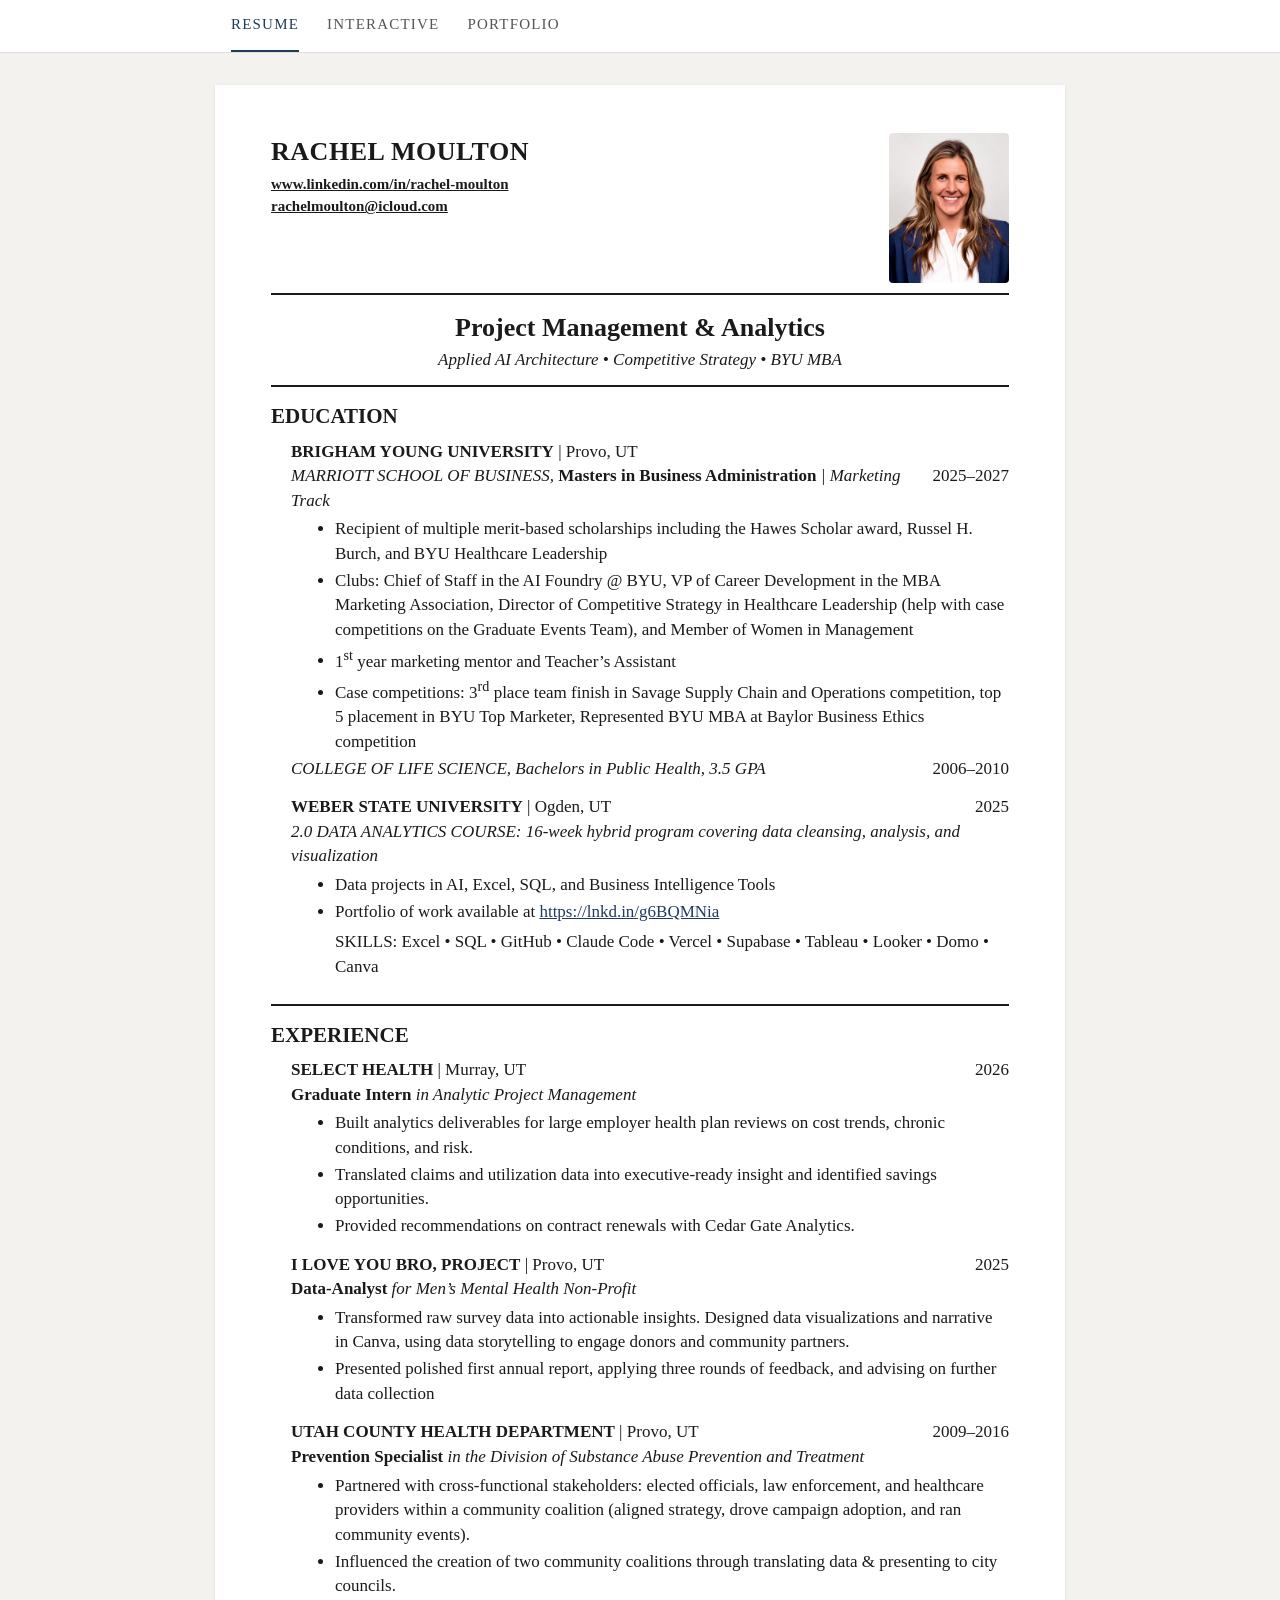
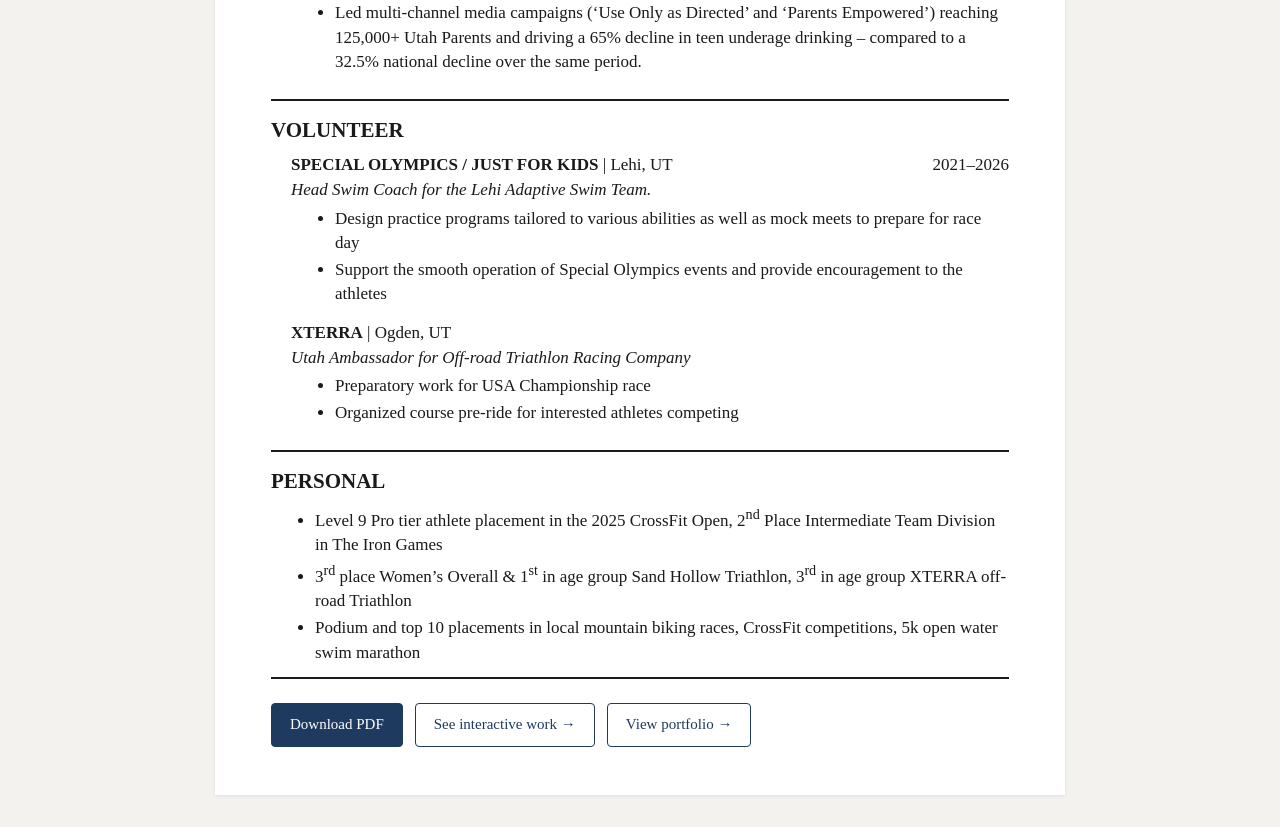
==== index.html @ 1bff8ffd "Build resume page, shared styles, and placeholder pages Co-Authored-By: Claude Opus 5.5 <noreply@ant" ====
<!doctype html>
<html lang="en">
<head>
  <meta charset="utf-8">
  <meta name="viewport" content="width=device-width, initial-scale=1">
  <title>Rachel Moulton — Resume</title>
  <meta name="description" content="Rachel Moulton — Project Management & Analytics, Applied AI Architecture, Competitive Strategy. BYU MBA.">
  <link rel="stylesheet" href="styles.css">
</head>
<body>

  <nav class="site-nav" aria-label="Main">
    <ul>
      <li><a href="index.html" aria-current="page">Resume</a></li>
      <li><a href="interactive.html">Interactive</a></li>
      <li><a href="portfolio.html">Portfolio</a></li>
    </ul>
  </nav>

  <main class="page">

    <header class="resume-header">
      <div>
        <h1>RACHEL MOULTON</h1>
        <ul class="contact">
          <li><a href="https://www.linkedin.com/in/rachel-moulton">www.linkedin.com/in/rachel-moulton</a></li>
          <li><a href="mailto:rachelmoulton@icloud.com">rachelmoulton@icloud.com</a></li>
        </ul>
      </div>
      <img class="headshot" src="assets/headshot.jpg" alt="Headshot of Rachel Moulton">
    </header>

    <div class="headline">
      <h2>Project Management &amp; Analytics</h2>
      <p>Applied AI Architecture • Competitive Strategy • BYU MBA</p>
    </div>

    <!-- ===== EDUCATION ===== -->
    <section class="resume-section">
      <h2>Education</h2>

      <div class="entry">
        <div class="entry-row">
          <span><span class="org">Brigham Young University</span> | Provo, UT</span>
        </div>
        <div class="entry-row">
          <span class="role">MARRIOTT SCHOOL OF BUSINESS, <strong>Masters in Business Administration</strong> | Marketing Track</span>
          <span class="date">2025–2027</span>
        </div>
        <ul>
          <li>Recipient of multiple merit-based scholarships including the Hawes Scholar award, Russel H. Burch, and BYU Healthcare Leadership</li>
          <li>Clubs: Chief of Staff in the AI Foundry @ BYU, VP of Career Development in the MBA Marketing Association, Director of Competitive Strategy in Healthcare Leadership (help with case competitions on the Graduate Events Team), and Member of Women in Management</li>
          <li>1<sup>st</sup> year marketing mentor and Teacher’s Assistant</li>
          <li>Case competitions: 3<sup>rd</sup> place team finish in Savage Supply Chain and Operations competition, top 5 placement in BYU Top Marketer, Represented BYU MBA at Baylor Business Ethics competition</li>
        </ul>
        <div class="entry-row">
          <span class="role">COLLEGE OF LIFE SCIENCE, Bachelors in Public Health, 3.5 GPA</span>
          <span class="date">2006–2010</span>
        </div>
      </div>

      <div class="entry">
        <div class="entry-row">
          <span><span class="org">Weber State University</span> | Ogden, UT</span>
          <span class="date">2025</span>
        </div>
        <div class="role">2.0 DATA ANALYTICS COURSE: 16-week hybrid program covering data cleansing, analysis, and visualization</div>
        <ul>
          <li>Data projects in AI, Excel, SQL, and Business Intelligence Tools</li>
          <li>Portfolio of work available at <a href="https://lnkd.in/g6BQMNia">https://lnkd.in/g6BQMNia</a></li>
        </ul>
        <p class="skills">SKILLS: Excel • SQL • GitHub • Claude Code • Vercel • Supabase • Tableau • Looker • Domo • Canva</p>
      </div>
    </section>

    <!-- ===== EXPERIENCE ===== -->
    <section class="resume-section">
      <h2>Experience</h2>

      <div class="entry">
        <div class="entry-row">
          <span><span class="org">Select Health</span> | Murray, UT</span>
          <span class="date">2026</span>
        </div>
        <div class="role"><strong>Graduate Intern</strong> in Analytic Project Management</div>
        <ul>
          <li>Built analytics deliverables for large employer health plan reviews on cost trends, chronic conditions, and risk.</li>
          <li>Translated claims and utilization data into executive-ready insight and identified savings opportunities.</li>
          <li>Provided recommendations on contract renewals with Cedar Gate Analytics.</li>
        </ul>
      </div>

      <div class="entry">
        <div class="entry-row">
          <span><span class="org">I Love You Bro, Project</span> | Provo, UT</span>
          <span class="date">2025</span>
        </div>
        <div class="role"><strong>Data-Analyst</strong> for Men’s Mental Health Non-Profit</div>
        <ul>
          <li>Transformed raw survey data into actionable insights. Designed data visualizations and narrative in Canva, using data storytelling to engage donors and community partners.</li>
          <li>Presented polished first annual report, applying three rounds of feedback, and advising on further data collection</li>
        </ul>
      </div>

      <div class="entry">
        <div class="entry-row">
          <span><span class="org">Utah County Health Department</span> | Provo, UT</span>
          <span class="date">2009–2016</span>
        </div>
        <div class="role"><strong>Prevention Specialist</strong> in the Division of Substance Abuse Prevention and Treatment</div>
        <ul>
          <li>Partnered with cross-functional stakeholders: elected officials, law enforcement, and healthcare providers within a community coalition (aligned strategy, drove campaign adoption, and ran community events).</li>
          <li>Influenced the creation of two community coalitions through translating data &amp; presenting to city councils.</li>
          <li>Led multi-channel media campaigns (‘Use Only as Directed’ and ‘Parents Empowered’) reaching 125,000+ Utah Parents and driving a 65% decline in teen underage drinking – compared to a 32.5% national decline over the same period.</li>
        </ul>
      </div>
    </section>

    <!-- ===== VOLUNTEER ===== -->
    <section class="resume-section">
      <h2>Volunteer</h2>

      <div class="entry">
        <div class="entry-row">
          <span><span class="org">Special Olympics / Just for Kids</span> | Lehi, UT</span>
          <span class="date">2021–2026</span>
        </div>
        <div class="role">Head Swim Coach for the Lehi Adaptive Swim Team.</div>
        <ul>
          <li>Design practice programs tailored to various abilities as well as mock meets to prepare for race day</li>
          <li>Support the smooth operation of Special Olympics events and provide encouragement to the athletes</li>
        </ul>
      </div>

      <div class="entry">
        <div class="entry-row">
          <span><span class="org">XTERRA</span> | Ogden, UT</span>
        </div>
        <div class="role">Utah Ambassador for Off-road Triathlon Racing Company</div>
        <ul>
          <li>Preparatory work for USA Championship race</li>
          <li>Organized course pre-ride for interested athletes competing</li>
        </ul>
      </div>
    </section>

    <!-- ===== PERSONAL ===== -->
    <section class="resume-section">
      <h2>Personal</h2>
      <ul>
        <li>Level 9 Pro tier athlete placement in the 2025 CrossFit Open, 2<sup>nd</sup> Place Intermediate Team Division in The Iron Games</li>
        <li>3<sup>rd</sup> place Women’s Overall &amp; 1<sup>st</sup> in age group Sand Hollow Triathlon, 3<sup>rd</sup> in age group XTERRA off-road Triathlon</li>
        <li>Podium and top 10 placements in local mountain biking races, CrossFit competitions, 5k open water swim marathon</li>
      </ul>
    </section>

    <div class="resume-actions">
      <a class="button primary" href="assets/resume.pdf" download>Download PDF</a>
      <a class="button" href="interactive.html">See interactive work →</a>
      <a class="button" href="portfolio.html">View portfolio →</a>
    </div>

  </main>

</body>
</html>
---- styles.css ----
/* Shared styles for every page. The look mirrors Rachel's printed resume:
   serif type, ALL-CAPS section headings with a rule, dates on the right. */

:root {
  --ink: #1a1a1a;
  --muted: #555;
  --rule: #1a1a1a;
  --accent: #1f3a5f;   /* navy, used for links and the nav */
  --paper: #ffffff;
  --page-bg: #f3f2ef;
}

* { box-sizing: border-box; }

body {
  margin: 0;
  background: var(--page-bg);
  color: var(--ink);
  font-family: "Times New Roman", Times, Georgia, serif;
  font-size: 17px;
  line-height: 1.45;
}

a { color: var(--accent); }

/* ---------- Top navigation ---------- */
.site-nav {
  background: var(--paper);
  border-bottom: 1px solid #ddd;
}
.site-nav ul {
  list-style: none;
  margin: 0 auto;
  padding: 0 16px;
  max-width: 850px;
  display: flex;
  gap: 28px;
}
.site-nav a {
  display: block;
  padding: 14px 0;
  color: var(--muted);
  text-decoration: none;
  font-size: 15px;
  letter-spacing: 0.08em;
  text-transform: uppercase;
  border-bottom: 2px solid transparent;
}
.site-nav a:hover { color: var(--accent); }
.site-nav a[aria-current="page"] {
  color: var(--accent);
  border-bottom-color: var(--accent);
}

/* ---------- The "sheet of paper" ---------- */
.page {
  max-width: 850px;
  margin: 32px auto;
  padding: 48px 56px;
  background: var(--paper);
  box-shadow: 0 1px 4px rgba(0, 0, 0, 0.08);
}

/* ---------- Resume header ---------- */
.resume-header {
  display: flex;
  justify-content: space-between;
  align-items: flex-start;
  gap: 24px;
  padding-bottom: 10px;
  border-bottom: 2px solid var(--rule);
}
.resume-header h1 {
  margin: 0 0 4px;
  font-size: 26px;
  letter-spacing: 0.02em;
}
.contact { margin: 0; padding: 0; list-style: none; font-weight: bold; font-size: 15px; }
.contact a { color: var(--ink); }
.headshot {
  width: 120px;
  height: 150px;
  object-fit: cover;
  border-radius: 4px;
  flex-shrink: 0;
}

.headline { text-align: center; padding: 14px 0 12px; border-bottom: 2px solid var(--rule); }
.headline h2 { margin: 0; font-size: 26px; }
.headline p { margin: 2px 0 0; font-style: italic; }

/* ---------- Sections ---------- */
.resume-section { padding: 14px 0 10px; border-bottom: 2px solid var(--rule); }
.resume-section > h2 {
  margin: 0 0 8px;
  font-size: 21px;
  text-transform: uppercase;
}

.entry { margin: 0 0 14px 20px; }
.entry-row {
  display: flex;
  justify-content: space-between;
  align-items: baseline;
  gap: 16px;
}
.entry-row .date { white-space: nowrap; }
.org { font-weight: bold; text-transform: uppercase; }
.role { font-style: italic; }
.role strong { font-style: normal; }

.entry ul, .resume-section > ul { margin: 4px 0 0; padding-left: 44px; }
.entry li, .resume-section > ul li { margin-bottom: 2px; }

.skills { margin: 6px 0 0 44px; }

/* ---------- Actions under the resume ---------- */
.resume-actions {
  display: flex;
  flex-wrap: wrap;
  gap: 12px;
  margin-top: 24px;
}
.button {
  display: inline-block;
  padding: 10px 18px;
  border: 1px solid var(--accent);
  border-radius: 4px;
  color: var(--accent);
  text-decoration: none;
  font-size: 15px;
}
.button.primary { background: var(--accent); color: #fff; }
.button:hover { opacity: 0.85; }

/* ---------- Placeholder pages ---------- */
.coming-soon { color: var(--muted); }

/* ---------- Phones ---------- */
@media (max-width: 640px) {
  body { font-size: 16px; }
  .page { margin: 0; padding: 24px 16px; box-shadow: none; }
  .site-nav ul { gap: 18px; }
  .resume-header { flex-direction: column-reverse; align-items: center; text-align: center; }
  .headshot { width: 110px; height: 138px; }
  .entry { margin-left: 0; }
  .entry-row { flex-direction: column; gap: 0; }
  .entry ul, .resume-section > ul { padding-left: 22px; }
  .skills { margin-left: 0; }
}

/* ---------- Printing ---------- */
@media print {
  body { background: #fff; font-size: 12pt; }
  .site-nav, .resume-actions { display: none; }
  .page { margin: 0; padding: 0; box-shadow: none; max-width: none; }
  a { color: var(--ink); text-decoration: none; }
}
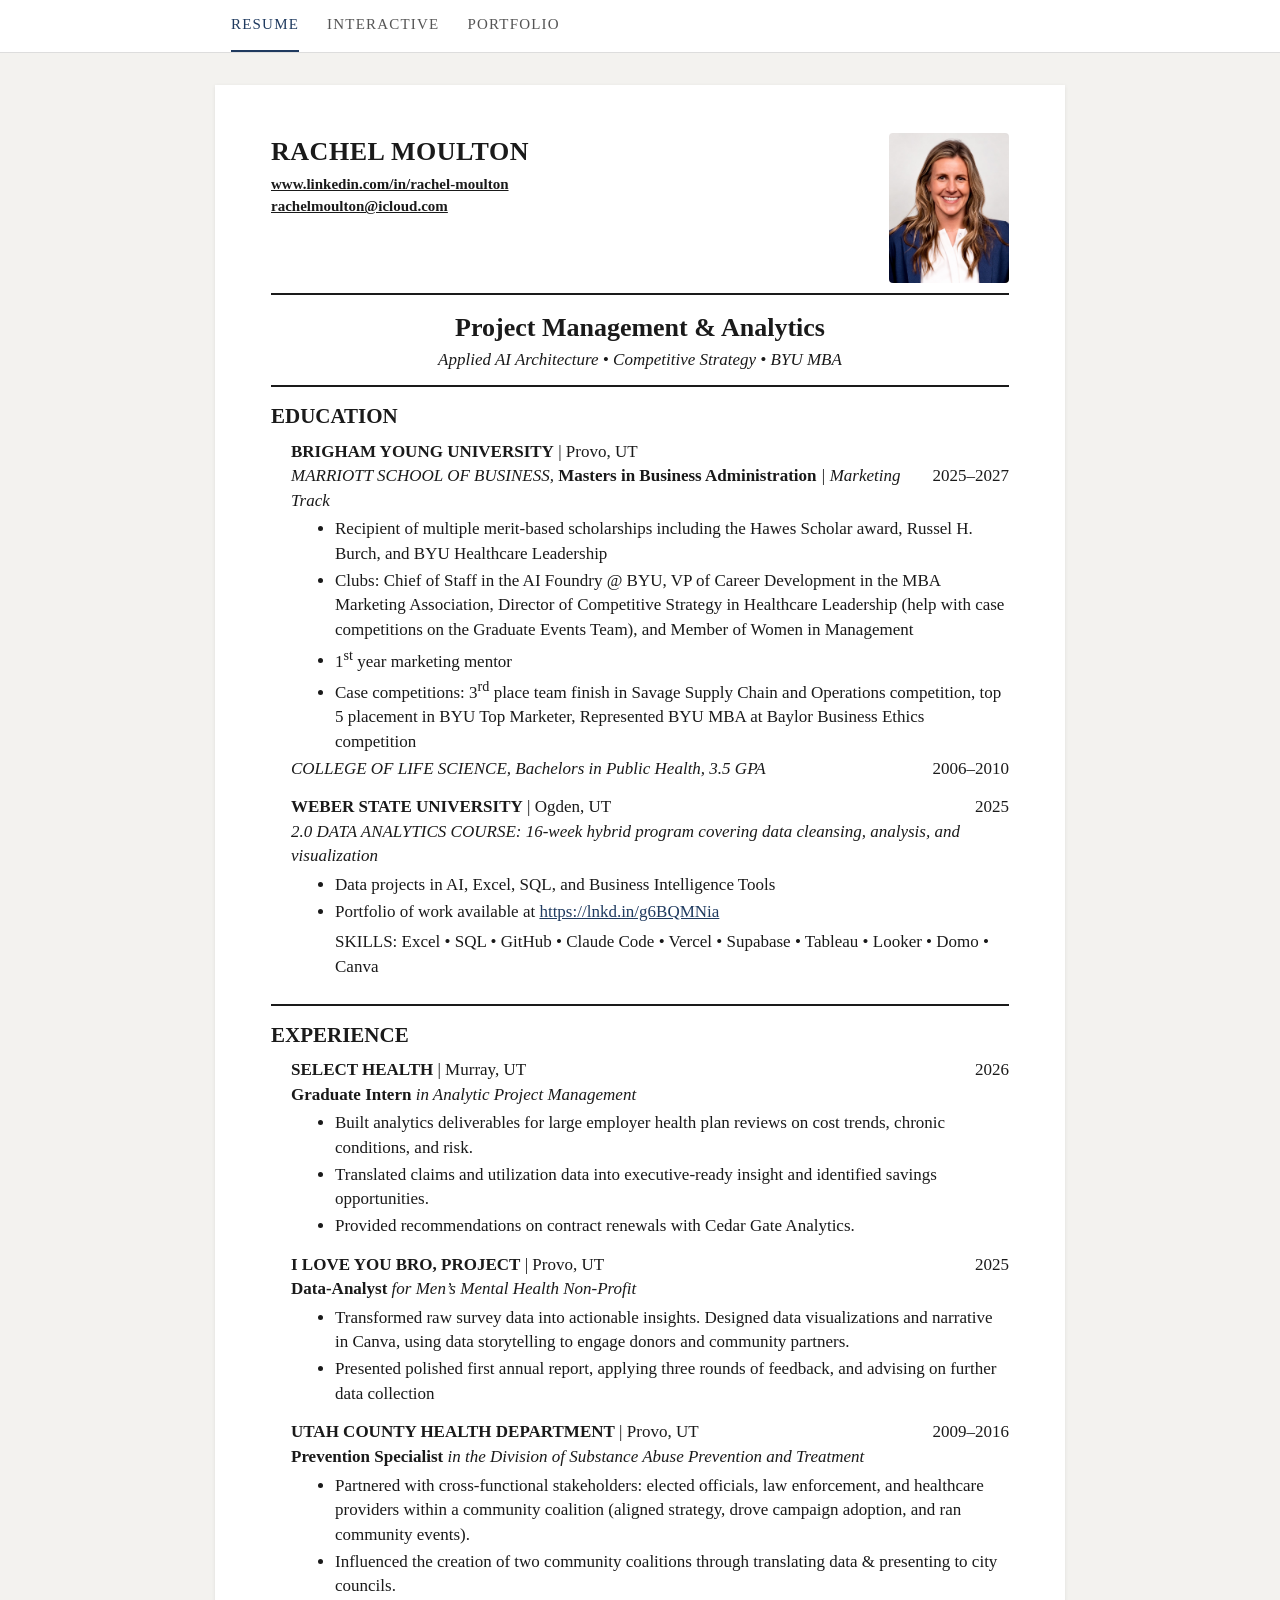
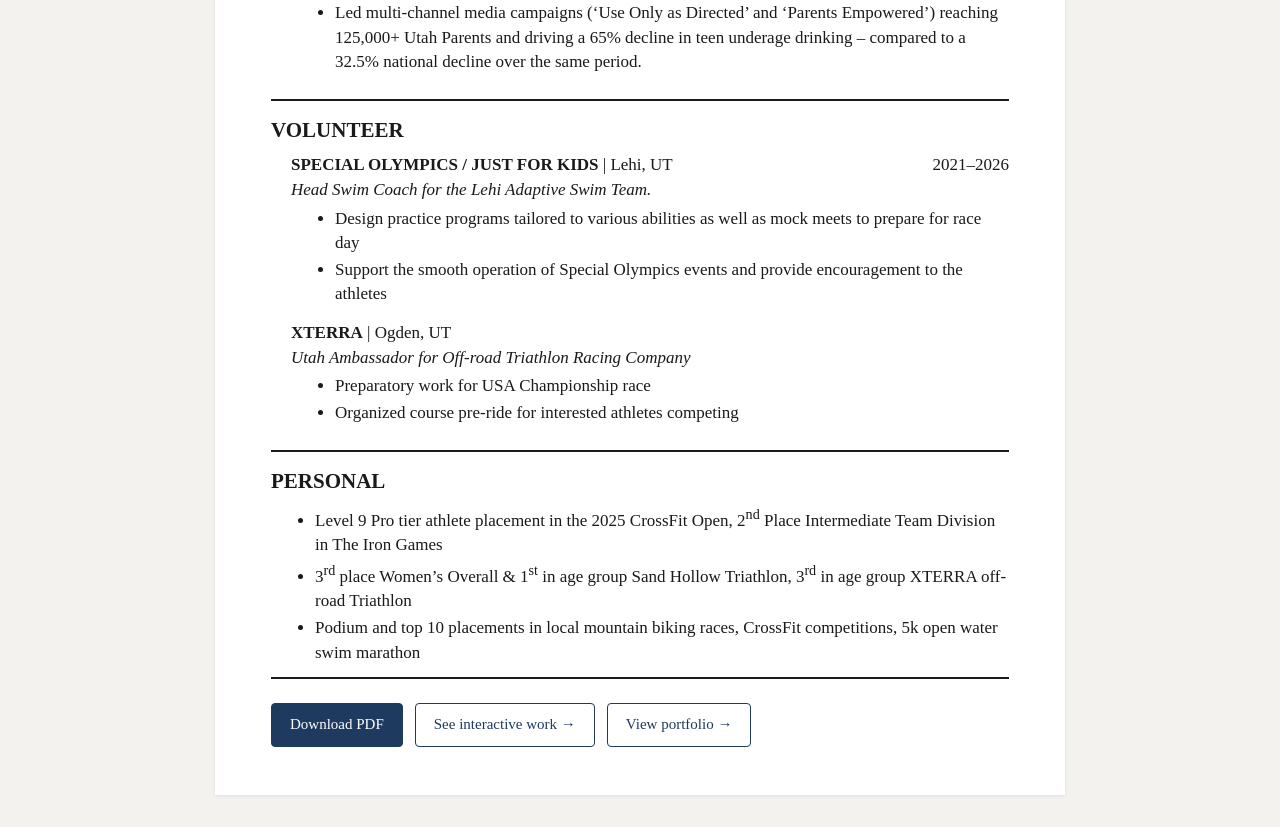
==== commit 0b84d5bb: "Remove Teacher's Assistant line from resume page Co-Authored-By: Claude Opus 5.5 <noreply@anthropic." ====
--- a/index.html
+++ b/index.html
@@ -50,7 +50,7 @@
         <ul>
           <li>Recipient of multiple merit-based scholarships including the Hawes Scholar award, Russel H. Burch, and BYU Healthcare Leadership</li>
           <li>Clubs: Chief of Staff in the AI Foundry @ BYU, VP of Career Development in the MBA Marketing Association, Director of Competitive Strategy in Healthcare Leadership (help with case competitions on the Graduate Events Team), and Member of Women in Management</li>
-          <li>1<sup>st</sup> year marketing mentor and Teacher’s Assistant</li>
+          <li>1<sup>st</sup> year marketing mentor</li>
           <li>Case competitions: 3<sup>rd</sup> place team finish in Savage Supply Chain and Operations competition, top 5 placement in BYU Top Marketer, Represented BYU MBA at Baylor Business Ethics competition</li>
         </ul>
         <div class="entry-row">
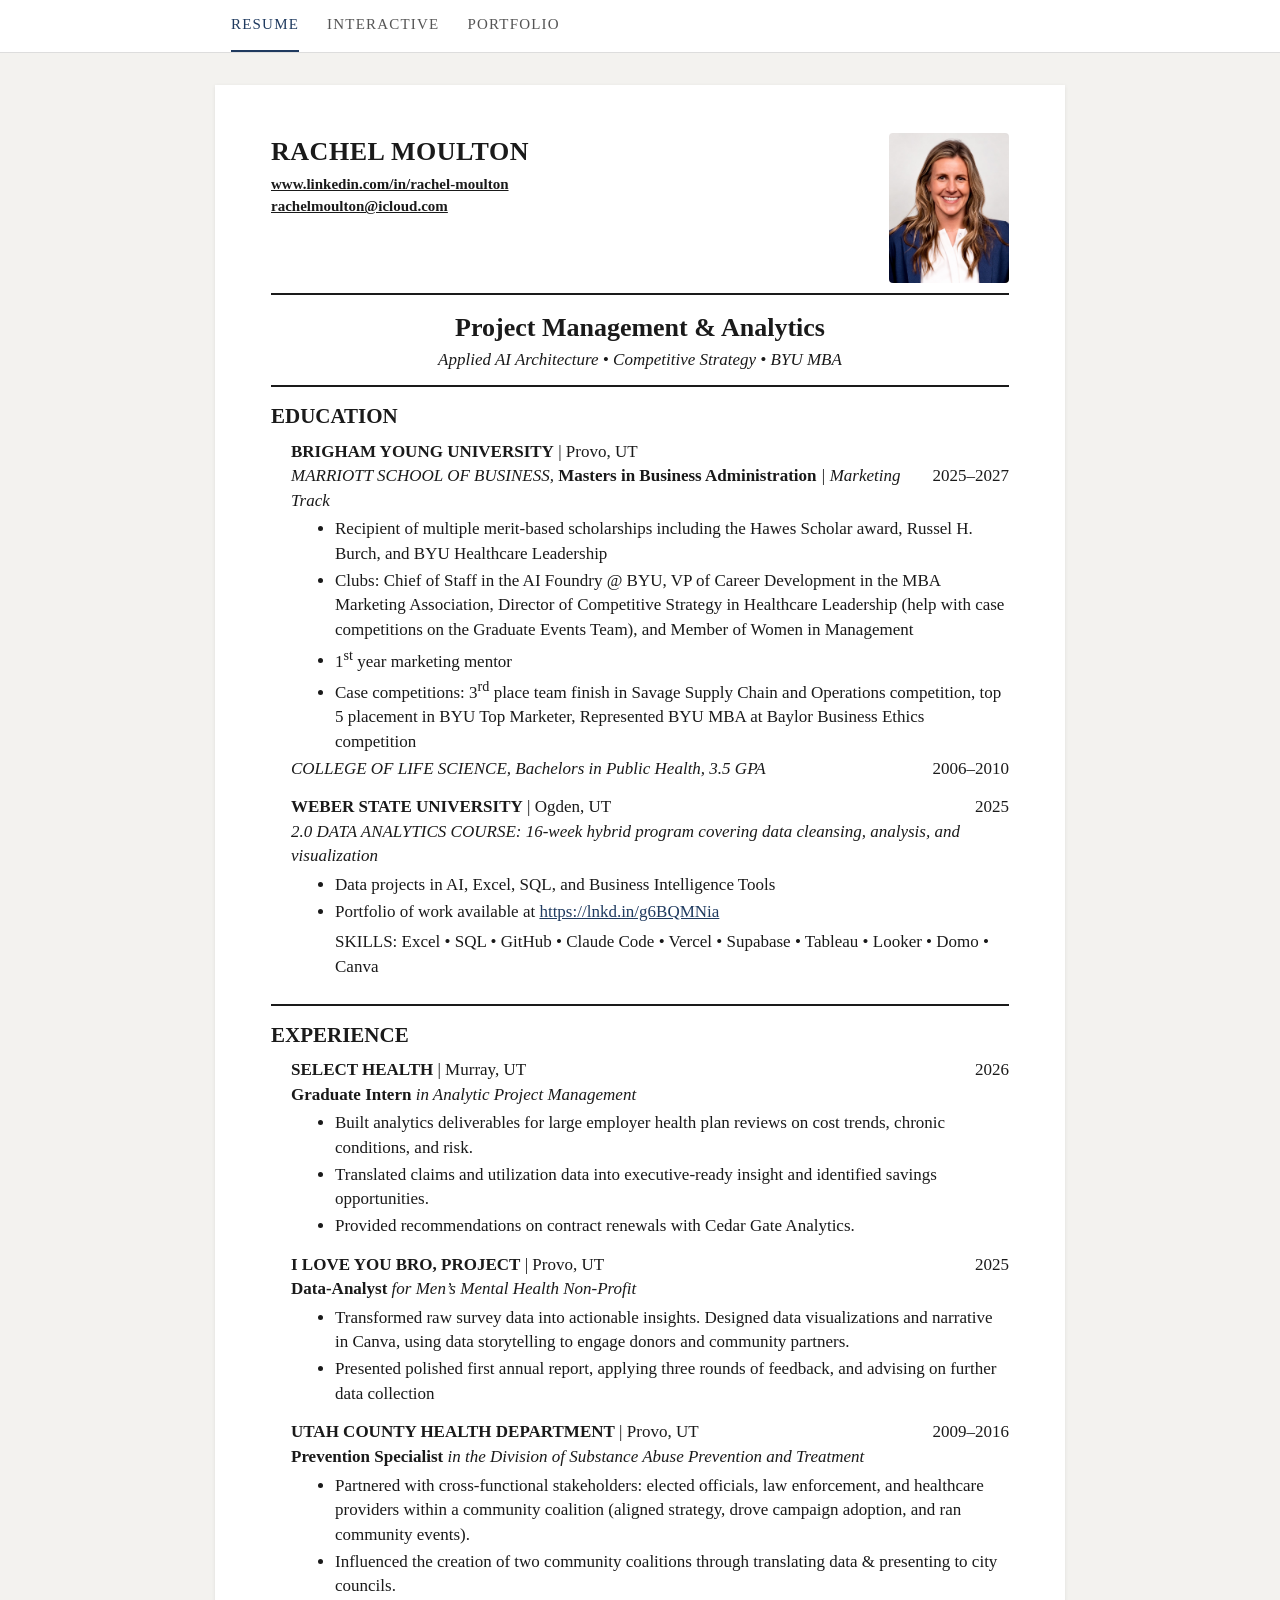
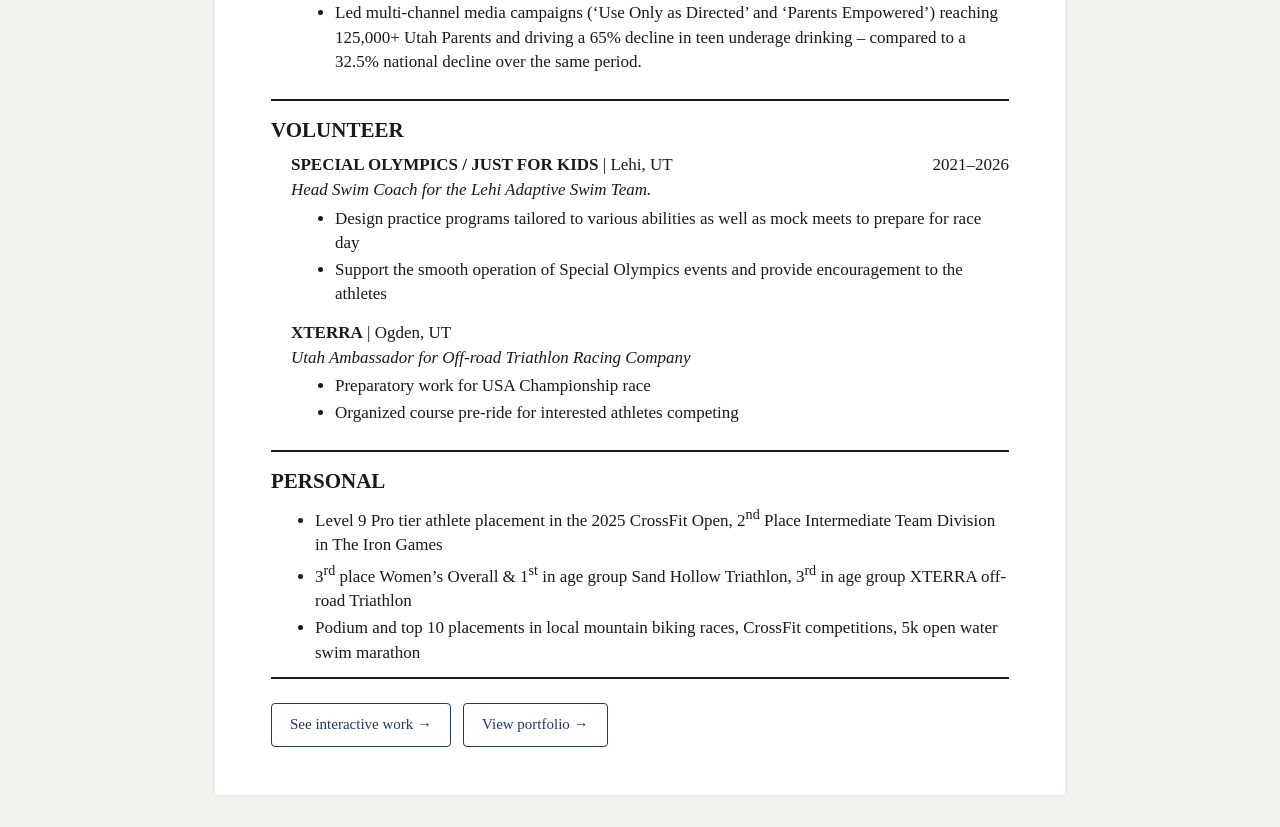
==== commit 84a07f22: "Switch hosting to GitHub Pages; hide PDF download until clean export Co-Authored-By: Claude Opus 5.5" ====
--- a/index.html
+++ b/index.html
@@ -155,7 +155,8 @@
     </section>
 
     <div class="resume-actions">
-      <a class="button primary" href="assets/resume.pdf" download>Download PDF</a>
+      <!-- Download button hidden until a clean PDF (typos fixed, no phone number) is in assets/resume.pdf:
+      <a class="button primary" href="assets/resume.pdf" download>Download PDF</a> -->
       <a class="button" href="interactive.html">See interactive work →</a>
       <a class="button" href="portfolio.html">View portfolio →</a>
     </div>
